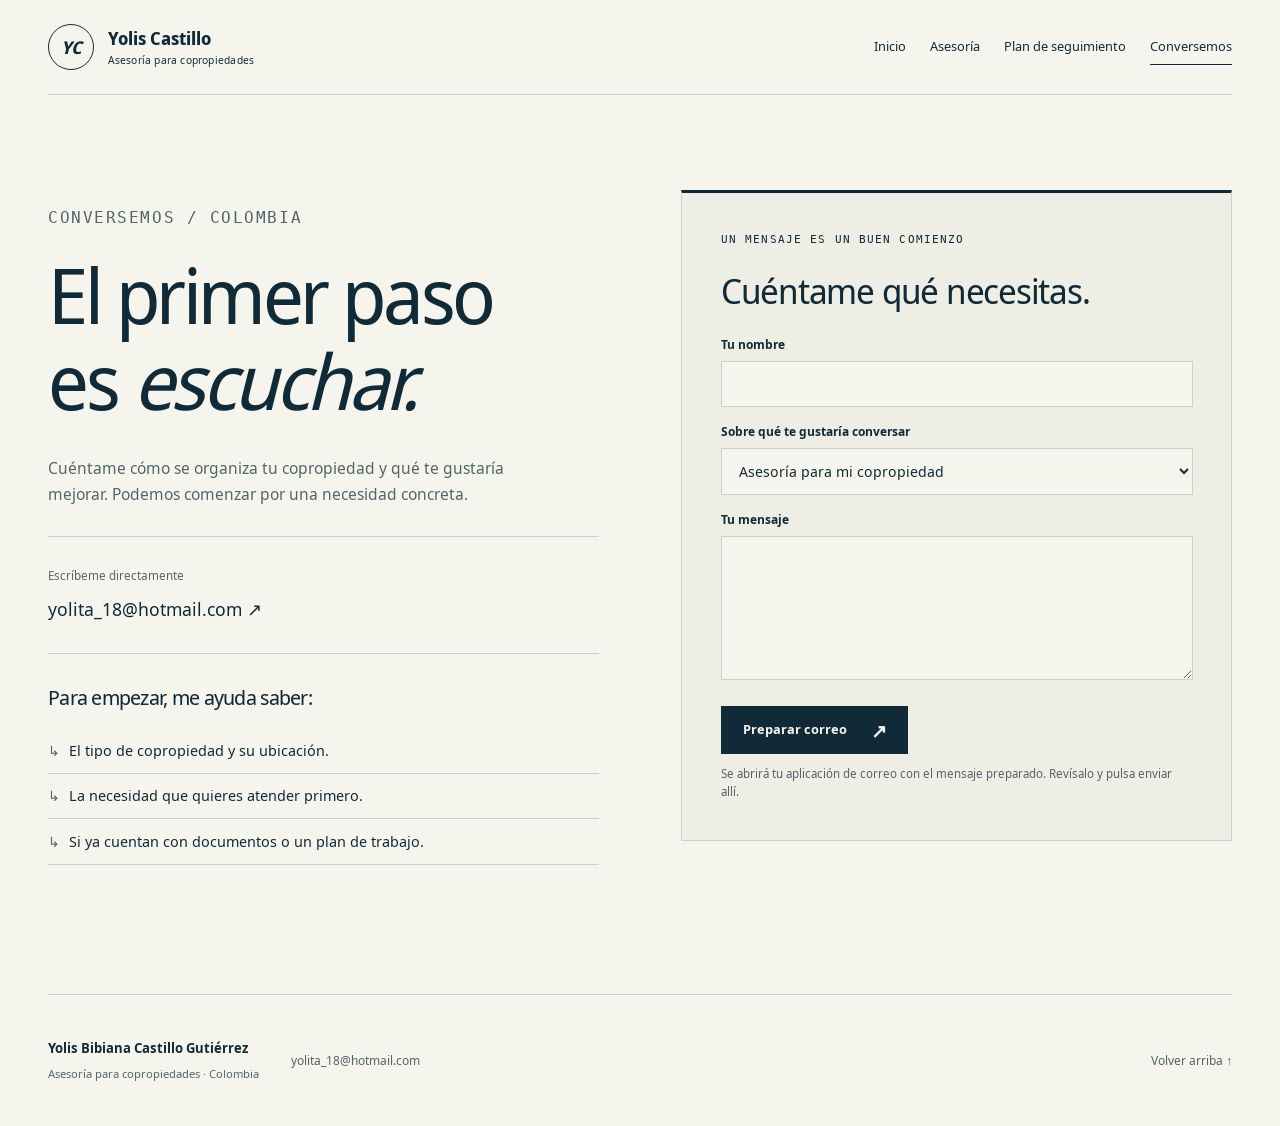
==== contacto.html @ 92f5caad "1 1" ====
<!doctype html>
<html lang="es"><head><meta charset="utf-8"><meta name="viewport" content="width=device-width, initial-scale=1"><meta name="color-scheme" content="light"><meta name="description" content="Contacta con Yolis Castillo para conversar sobre las necesidades de gestión y SST de tu copropiedad."><meta name="theme-color" content="#102b37"><title>Conversemos · Yolis Castillo</title><link rel="icon" href="favicon.svg" type="image/svg+xml"><link rel="stylesheet" href="assets/fonts.css"><link rel="stylesheet" href="assets/styles.css"><script src="configuracion.js" defer></script><script src="assets/app.js" defer></script></head><body data-site="yolis" data-email="yolita_18@hotmail.com" class="site-yolis"><a class="skip-link" href="#contenido">Saltar al contenido</a><header class="site-header"><a class="brand" href="index.html" aria-label="Yolis Castillo, inicio"><span class="brand-symbol" aria-hidden="true">YC</span><span>Yolis Castillo<small>Asesoría para copropiedades</small></span></a><button class="menu-toggle" type="button" aria-expanded="false" aria-controls="navegacion">Menú <span aria-hidden="true">＋</span></button><nav id="navegacion" class="primary-nav" aria-label="Navegación principal" data-open="false"><a href="index.html"><span class="nav-index" aria-hidden="true">01</span>Inicio</a><a href="servicios.html"><span class="nav-index" aria-hidden="true">02</span>Asesoría</a><a href="herramientas.html"><span class="nav-index" aria-hidden="true">03</span>Plan de seguimiento</a><a href="contacto.html" aria-current="page"><span class="nav-index" aria-hidden="true">04</span>Conversemos</a></nav><span class="nav-foot">Colombia<span aria-hidden="true"> ↗</span></span></header><main id="contenido" tabindex="-1">
<section class="wrap contact-layout yc-contact"><div class="contact-story"><p class="eyebrow">Conversemos / Colombia</p><h1>El primer paso<br>es <em>escuchar.</em></h1><p>Cuéntame cómo se organiza tu copropiedad y qué te gustaría mejorar. Podemos comenzar por una necesidad concreta.</p><div class="contact-detail"><span>Escríbeme directamente</span><a href="mailto:yolita_18@hotmail.com">yolita_18@hotmail.com <span aria-hidden="true">↗</span></a></div><div class="contact-prompt"><h2>Para empezar, me ayuda saber:</h2><ul class="clean-list"><li>El tipo de copropiedad y su ubicación.</li><li>La necesidad que quieres atender primero.</li><li>Si ya cuentan con documentos o un plan de trabajo.</li></ul></div><div class="optional-links"><a class="button secondary" data-link="agenda" href="#" hidden>Ver agenda <span aria-hidden="true">↗</span></a><a class="button secondary" data-link="formulario" href="#" hidden>Abrir formulario <span aria-hidden="true">↗</span></a></div></div><form id="contact-form" class="contact-form" data-contact="yolis"><p class="eyebrow">Un mensaje es un buen comienzo</p><h2>Cuéntame qué necesitas.</h2><div class="field"><label for="contact-name">Tu nombre</label><input id="contact-name" name="name" type="text" required maxlength="90" autocomplete="name"></div><div class="field"><label for="contact-subject">Sobre qué te gustaría conversar</label><select id="contact-subject" name="subject"><option value="Asesoría para mi copropiedad">Asesoría para mi copropiedad</option><option value="Documentación y SST">Documentación y SST</option><option value="Plan de trabajo y seguimiento">Plan de trabajo y seguimiento</option><option value="Contratistas y procesos">Contratistas y procesos</option><option value="Otra consulta">Otra consulta</option></select></div><div class="field"><label for="contact-message">Tu mensaje</label><textarea id="contact-message" name="message" required rows="6" maxlength="3000"></textarea></div><button class="button" type="submit">Preparar correo <span aria-hidden="true">↗</span></button><p class="form-help">Se abrirá tu aplicación de correo con el mensaje preparado. Revísalo y pulsa enviar allí.</p><p id="contact-status" class="status" role="status" aria-live="polite"></p></form></section></main><footer class="site-footer"><div><strong>Yolis Bibiana Castillo Gutiérrez</strong><p>Asesoría para copropiedades · Colombia</p></div><a href="mailto:yolita_18@hotmail.com">yolita_18@hotmail.com</a><a class="back-top" href="#contenido">Volver arriba ↑</a></footer></body></html>
---- assets/fonts.css ----
@font-face{font-family:'Site Display';src:url('fonts/display-400.woff') format('woff');font-style:normal;font-weight:400;font-display:swap}
@font-face{font-family:'Site Display';src:url('fonts/display-700.woff') format('woff');font-style:normal;font-weight:700;font-display:swap}
@font-face{font-family:'Site Text';src:url('fonts/text-400.woff') format('woff');font-style:normal;font-weight:400;font-display:swap}
@font-face{font-family:'Site Text';src:url('fonts/text-700.woff') format('woff');font-style:normal;font-weight:700;font-display:swap}
@font-face{font-family:'Site Mono';src:url('fonts/mono-400.woff') format('woff');font-style:normal;font-weight:400;font-display:swap}
:root{--font-head:'Site Display',Georgia,serif;--font-body:'Site Text',Arial,sans-serif;--font-mono:'Site Mono',monospace}
---- assets/styles.css ----
*{box-sizing:border-box}html{scroll-behavior:smooth;scroll-padding-top:7rem}body{margin:0;font-family:var(--font-body,Arial,sans-serif);line-height:1.65;-webkit-font-smoothing:antialiased}button,input,select,textarea{font:inherit}button,a,input,select,textarea{-webkit-tap-highlight-color:transparent}button,a{touch-action:manipulation}button{cursor:pointer}button:disabled{cursor:not-allowed;opacity:.45}a{color:inherit;text-decoration:none}img{display:block;max-width:100%}h1,h2,h3,p,figure{margin:0}h1,h2,h3{font-family:var(--font-head,Georgia,serif);font-weight:500;line-height:1.12;text-wrap:balance}h1{letter-spacing:-.045em}h2{letter-spacing:-.035em}p{max-width:68ch}em{font-weight:inherit}ul,ol{padding-left:1.2rem}main{min-width:0}main:focus{outline:none}[hidden]{display:none!important}:focus-visible{outline:3px solid var(--focus,#0d7c81);outline-offset:5px}::selection{background:var(--accent);color:var(--ink)}.wrap{width:min(1280px,calc(100% - 96px));margin-inline:auto}.eyebrow,.small-mono,.folio,.chapter,.nav-index{font-family:var(--font-mono,monospace);font-size:.7rem;font-weight:500;letter-spacing:.1em;text-transform:uppercase}.eyebrow{margin-bottom:1.3rem}.small-mono{font-size:.68rem;letter-spacing:.07em}.site-header{display:flex;align-items:center;gap:2rem;position:relative;z-index:20}.brand{display:flex;align-items:center;gap:.85rem;line-height:1.25;flex-shrink:0}.brand>span:last-child{font-family:var(--font-head,Georgia,serif);font-size:1.1rem;font-weight:600}.brand small{display:block;font-family:var(--font-body,Arial,sans-serif);font-size:.64rem;font-weight:400;margin-top:.35rem;letter-spacing:.02em}.brand-symbol{display:grid;place-items:center;width:46px;height:46px;font-family:var(--font-head,Georgia,serif);font-size:1.1rem;font-weight:700;letter-spacing:-.04em}.primary-nav{display:flex;align-items:center;gap:1.5rem;margin-left:auto}.primary-nav a{font-size:.8rem;padding:.65rem 0;position:relative}.primary-nav a:after{content:'';position:absolute;bottom:.2rem;left:0;width:0;height:1px;background:currentColor;transition:width .2s}.primary-nav a:hover:after,.primary-nav a[aria-current=page]:after{width:100%}.nav-index,.nav-foot{display:none}.menu-toggle{display:none;color:inherit;background:transparent;border:1px solid currentColor;border-radius:0;padding:.5rem .8rem;align-items:center;gap:.65rem}.skip-link{position:fixed;top:10px;left:12px;padding:12px 18px;background:var(--ink);color:var(--paper);z-index:100;transform:translateY(-180%)}.skip-link:focus{transform:translateY(0)}.button{display:inline-flex;justify-content:center;align-items:center;gap:1.5rem;min-height:48px;padding:.85rem 1.3rem;border:1px solid var(--ink);background:var(--ink);color:var(--paper);font-size:.8rem;font-weight:600;line-height:1.4;border-radius:0;transition:background .2s,color .2s,transform .2s;text-align:center;max-width:100%}.button:hover{transform:translateY(-2px)}.button span[aria-hidden]{font-size:1.2rem;line-height:1}.button.secondary{background:transparent;color:var(--ink);border-color:var(--line)}.button.secondary:hover{border-color:var(--ink)}.text-link{display:inline-flex;align-items:center;gap:2rem;font-size:.85rem;font-weight:600;padding:.7rem 0;border-bottom:1px solid currentColor}.text-link>span{font-size:1.6rem;transition:transform .2s}.text-link:hover>span{transform:translate(3px,-3px)}.section{padding-block:100px}.section-heading{margin-bottom:2.5rem}.section-heading h2{font-size:clamp(2.3rem,4.1vw,3.8rem)}.section-heading>p:last-child{margin-top:1rem;color:var(--muted)}.site-footer{border-top:1px solid var(--line);padding:2.7rem 0;display:flex;align-items:center;gap:2rem;color:var(--muted);font-size:.75rem}.site-footer strong{font-size:.82rem;font-weight:600;color:var(--ink)}.site-footer p{font-size:.7rem;margin-top:.3rem}.site-footer>a{overflow-wrap:anywhere}.site-footer .back-top{margin-left:auto;white-space:nowrap}.page-heading{padding-block:82px 65px}.page-heading h1{font-size:clamp(3rem,6vw,5.5rem)}.page-heading>p:last-child{margin-top:1.5rem;color:var(--muted);max-width:700px;font-size:1rem}.clean-list{list-style:none;margin:1.2rem 0;padding:0}.clean-list li{padding:.65rem 0 .65rem 1.3rem;position:relative;border-bottom:1px solid var(--line);font-size:.9rem}.clean-list li:before{content:'↳';position:absolute;left:0;color:var(--muted)}.note{padding:1.2rem 1.5rem;border-left:2px solid var(--accent);font-size:.81rem;color:var(--muted);background:var(--surface);max-width:none;margin:2rem 0}.contact-layout{display:grid;grid-template-columns:1fr 1fr;gap:7%;padding-block:95px 110px;align-items:start}.contact-story h1{font-size:clamp(3.2rem,6vw,5.5rem);margin-bottom:2rem}.contact-story>p{font-size:.97rem;color:var(--muted);max-width:480px}.contact-detail{padding:1.8rem 0;margin:1.8rem 0;border-block:1px solid var(--line)}.contact-detail>span{display:block;font-size:.73rem;color:var(--muted);margin-bottom:.6rem}.contact-detail>a{font-size:clamp(.9rem,1.4vw,1.1rem);overflow-wrap:anywhere;display:block}.contact-prompt h2{font-size:1.3rem}.contact-form{padding:2.4rem;background:var(--surface);border:1px solid var(--line)}.contact-form h2{font-size:2.2rem;margin-bottom:1.6rem}.contact-form .button{margin-top:.6rem}.optional-links{display:flex;flex-wrap:wrap;gap:.7rem}.field{margin-bottom:1rem;min-width:0}.field label{display:block;font-size:.75rem;font-weight:600;margin-bottom:.45rem;line-height:1.5}.field input,.field select,.field textarea{width:100%;display:block;border:1px solid var(--line);border-radius:0;background:var(--input,var(--paper));color:var(--ink);padding:.75rem .8rem;line-height:1.4;min-height:46px;font-size:.88rem;min-width:0}.field textarea{resize:vertical;min-height:90px}.field input::placeholder,.field textarea::placeholder{color:var(--muted);opacity:.85}.field input:focus,.field select:focus,.field textarea:focus{border-color:var(--ink)}.form-grid{display:grid;grid-template-columns:1fr 1fr;gap:1rem}.form-actions{display:flex;flex-wrap:wrap;gap:.65rem;margin-top:1.2rem}.form-help{font-size:.72rem;color:var(--muted);line-height:1.6;margin-top:.65rem;max-width:none}.status{font-size:.8rem;border-left:2px solid var(--accent);padding:.8rem 1rem;background:var(--surface);margin:1rem 0;overflow-wrap:anywhere}.status:empty{display:none}.editor-heading{margin-bottom:1.5rem}.editor-heading h2{font-size:1.8rem}.editor-heading .eyebrow{margin-bottom:.5rem}.editor-form{border:1px solid var(--line);padding:1.8rem;margin-block:2rem}.tool-workspace{padding-bottom:2rem}.tool-workspace>*{min-width:0}.records-section{margin-top:2rem}.records-header{display:flex;justify-content:space-between;align-items:center;gap:1rem;margin:2rem 0 1rem}.records-header h2{font-size:1.65rem}.records-header .small-mono{color:var(--muted);text-align:right}.filters{display:flex;flex-wrap:wrap;gap:.45rem;margin-bottom:1.2rem}.filters button{background:transparent;color:var(--muted);font-size:.74rem;border:1px solid var(--line);padding:.45rem .8rem;min-height:38px}.filters button[aria-pressed=true]{background:var(--ink);border-color:var(--ink);color:var(--paper)}.task-list,.project-list,.journal-list{display:grid;gap:.7rem}.empty-state{text-align:center;border:1px dashed var(--line);padding:3.2rem 1.8rem;background:var(--surface)}.empty-state>span{display:block;font-size:2.3rem;line-height:1.1;margin-bottom:.7rem;color:var(--muted)}.empty-state h3{font-size:1.4rem}.empty-state p{font-size:.83rem;color:var(--muted);margin:1rem auto 0;max-width:45ch}.task-row{display:grid;grid-template-columns:24px 1fr;gap:.8rem;padding:1.2rem;border:1px solid var(--line);background:var(--surface)}.task-row input[type=checkbox]{width:18px;height:18px;accent-color:var(--ink);margin:3px 0 0;cursor:pointer}.task-row h3,.project-row h3{font-size:1.05rem;overflow-wrap:anywhere;line-height:1.4}.task-row.is-done h3{text-decoration:line-through;opacity:.65}.record-meta{font-size:.7rem;color:var(--muted);margin-top:.4rem;overflow-wrap:anywhere}.record-actions{display:flex;gap:.8rem;flex-wrap:wrap;margin-top:.75rem}.quiet-button{padding:.25rem 0;border:0;border-bottom:1px solid currentColor;background:transparent;color:var(--ink);font-size:.7rem;line-height:1.5;min-height:30px}.quiet-button.danger{color:var(--danger,#a13e2e)}.badge{display:inline-block;font-family:var(--font-mono,monospace);font-size:.58rem;letter-spacing:.04em;text-transform:uppercase;padding:.2rem .45rem;background:var(--tint,var(--surface));margin-right:.5rem;vertical-align:middle}.badge.overdue{color:var(--danger,#a13e2e);border:1px solid currentColor;background:transparent}.export-panel{border-top:1px solid var(--line);padding-top:2rem;margin-top:2rem;display:grid;gap:1.2rem}.export-panel h3{font-size:1.3rem}.export-panel p,.eb-backup p{font-size:.8rem;color:var(--muted);margin-top:.5rem}.export-actions{display:flex;gap:.7rem;flex-wrap:wrap;align-items:center}.export-actions .button{font-size:.72rem;padding:.7rem 1rem;min-height:44px}.file-label{position:relative;cursor:pointer;overflow:hidden}.file-label input{position:absolute;inset:0;width:100%;height:100%;opacity:0;cursor:pointer}.file-label:focus-within{outline:3px solid var(--focus);outline-offset:4px}.local-note{font-size:.75rem;color:var(--muted);margin-top:1.2rem;line-height:1.6}.local-note p{font-size:inherit}.section-tail{padding-bottom:80px}.stats-grid{display:grid;grid-template-columns:repeat(4,1fr);border:1px solid var(--line)}.stats-grid>div{padding:1.1rem;border-right:1px solid var(--line)}.stats-grid>div:last-child{border:0}.stats-grid span{font-family:var(--font-head,Georgia,serif);font-size:2rem;line-height:1}.stats-grid p{font-size:.66rem;color:var(--muted);margin-top:.5rem}.progress-meta{display:flex;justify-content:space-between;gap:1rem;font-size:.72rem;margin:1.1rem 0 .4rem}.progress-track{height:5px;background:var(--line)}.progress-track span{display:block;height:100%;width:0;background:var(--ink);transition:width .2s}
@media(max-width:1100px){.wrap{width:calc(100% - 64px)}.primary-nav{gap:1rem}.primary-nav a{font-size:.73rem}.contact-form{padding:1.7rem}.contact-layout{gap:5%}.site-footer{flex-wrap:wrap}.site-footer .back-top{margin-left:auto}.stats-grid>div{padding:.8rem}}
@media(max-width:800px){html{scroll-padding-top:5rem}.wrap{width:calc(100% - 40px)}.site-header{flex-wrap:wrap;gap:1rem;padding-block:1rem}.brand>span:last-child{font-size:1rem}.brand-symbol{width:40px;height:40px}.primary-nav{width:100%;margin:0;justify-content:flex-start;flex-wrap:wrap;gap:.1rem 1.5rem}.primary-nav a{font-size:.84rem;padding:.65rem 0}.menu-toggle{display:flex;margin-left:auto}.nav-foot{display:none}body[data-enhanced=true] .primary-nav{display:none}body[data-enhanced=true] .primary-nav[data-open=true]{display:flex}.section{padding-block:65px}.page-heading{padding-block:50px 40px}.page-heading h1{font-size:clamp(2.6rem,8vw,4.2rem)}.contact-layout{grid-template-columns:1fr;gap:2.5rem;padding-block:45px 65px}.contact-story h1{font-size:clamp(3.1rem,10vw,4.5rem)}.contact-story>p{max-width:600px}.contact-form{padding:1.6rem}.site-footer{align-items:flex-start;gap:1rem;flex-direction:column;padding-block:2rem}.site-footer .back-top{margin:0}.records-header{align-items:flex-start}.records-header h2{font-size:1.4rem}.export-actions .quiet-button{margin:.3rem 0}.section-tail{padding-bottom:50px}}
@media(max-width:420px){.wrap{width:calc(100% - 32px)}.brand small{font-size:.58rem}.brand-symbol{width:34px;height:34px}.site-header{gap:.6rem}.button{width:100%}.text-link{width:auto}.form-grid{grid-template-columns:1fr;gap:0}.editor-form{padding:1.2rem}.stats-grid{grid-template-columns:1fr 1fr}.stats-grid>div:nth-child(2){border-right:0}.stats-grid>div:nth-child(-n+2){border-bottom:1px solid var(--line)}.form-actions>*{flex:1 0 100%}.contact-form{padding:1.25rem}.contact-detail>a{font-size:.86rem}.export-actions>*{width:100%}.export-actions .quiet-button{text-align:left}.contact-form h2{font-size:1.8rem}.filters{gap:.35rem}.filters button{font-size:.7rem;padding:.4rem .6rem}}
@media(prefers-reduced-motion:reduce){html{scroll-behavior:auto}*,*:before,*:after{animation:none!important;transition:none!important}.button:hover{transform:none}}

:root{--ink:#102b37;--paper:#f6f5ed;--surface:#eeeee5;--muted:#52656b;--line:#c8d1cb;--accent:#bde3cf;--tint:#d9e8dd;--focus:#237260;--danger:#a13d29}body{background:var(--paper);color:var(--ink)}h1 em,h2 em{font-style:italic;font-weight:400}.site-header{width:min(1280px,calc(100% - 96px));margin:auto;padding-block:24px;border-bottom:1px solid var(--line)}.brand-symbol{border:1px solid var(--ink);border-radius:50%;font-style:italic}.yc-intro{display:grid;grid-template-columns:50px 1fr;gap:40px;padding-block:65px 48px}.yc-axis{writing-mode:vertical-rl;transform:rotate(180deg);font-family:var(--font-mono,monospace);font-size:.62rem;letter-spacing:.15em;align-self:start;white-space:nowrap;padding-top:.1rem}.yc-intro h1{font-size:clamp(2.9rem,5.45vw,5.3rem);line-height:1.12;max-width:1150px}.yc-intro-bottom{display:flex;align-items:flex-end;justify-content:space-between;gap:2rem;margin-top:2rem}.yc-intro-bottom p{font-size:.92rem;max-width:50ch;color:var(--muted)}.yc-intro-bottom .button{flex-shrink:0}.yc-hero-image{height:480px;position:relative}.yc-hero-image img{width:100%;height:100%;object-fit:cover;object-position:center 53%}.yc-hero-image figcaption{position:absolute;right:30px;bottom:30px;background:var(--paper);padding:2rem;width:310px}.yc-hero-image figcaption .eyebrow{display:block;margin-bottom:.8rem;font-size:.6rem}.yc-hero-image strong{display:block;font-family:var(--font-head,Georgia,serif);font-size:2.1rem;font-weight:500;line-height:1.1}.yc-hero-image figcaption p{margin-top:1rem;font-size:.76rem;color:var(--muted)}.image-index{position:absolute;left:25px;bottom:25px;font-family:var(--font-mono,monospace);font-size:.6rem;letter-spacing:.12em;background:var(--ink);color:var(--paper);padding:.5rem .75rem}.yc-services{display:grid;grid-template-columns:.9fr 1.5fr;gap:8%}.yc-services .section-heading p:last-child{max-width:29ch;font-size:.88rem}.service-lines{border-top:1px solid var(--line)}.service-lines>a{display:grid;grid-template-columns:25px 1fr 24px;column-gap:1rem;padding:1.6rem 0;border-bottom:1px solid var(--line);transition:padding .2s}.service-lines>a:hover{padding-left:.5rem}.service-lines>a>span{grid-row:1/3;font-family:var(--font-mono,monospace);font-size:.65rem;padding-top:.2rem}.service-lines h3{font-size:1.55rem}.service-lines p{grid-column:2;font-size:.78rem;color:var(--muted);margin-top:.5rem}.service-lines b{grid-column:3;grid-row:1/3;font-size:1.3rem;font-weight:400}.yc-plan-band{background:var(--ink);color:var(--paper);padding:75px 0}.yc-plan-inner{display:grid;grid-template-columns:1fr 1fr;align-items:center;gap:10%}.yc-plan-inner h2{font-size:clamp(2.5rem,4vw,3.7rem)}.yc-plan-inner p:not(.eyebrow){color:#c0d3d3;margin:1.5rem 0 2rem;font-size:.88rem;max-width:43ch}.button.mint{background:var(--accent);color:var(--ink);border-color:var(--accent)}.yc-plan-diagram{text-align:center;border:1px solid #48606a;padding:3rem 1.5rem;color:var(--accent);position:relative}.yc-plan-diagram:before,.yc-plan-diagram:after{content:'';position:absolute;width:28px;height:28px;border-color:var(--accent)}.yc-plan-diagram:before{top:-1px;left:-1px;border-top:2px solid;border-left:2px solid}.yc-plan-diagram:after{bottom:-1px;right:-1px;border-bottom:2px solid;border-right:2px solid}.diagram-top,.diagram-bottom{display:block;font-family:var(--font-head,Georgia,serif);font-size:1.8rem}.yc-plan-diagram>div{display:flex;justify-content:space-around;margin:2rem 0;padding:1.3rem 0;border-block:1px solid #48606a;font-family:var(--font-mono,monospace);font-size:.58rem;letter-spacing:.08em;gap:.5rem}.diagram-bottom{font-style:italic}.yc-closing{display:grid;grid-template-columns:1fr 1fr;column-gap:10%}.yc-closing>.eyebrow{grid-column:1/-1}.yc-closing h2{font-size:clamp(3rem,5vw,4.7rem)}.yc-closing>div{align-self:end}.yc-closing>div>p{font-size:.9rem;color:var(--muted);margin-bottom:1.5rem}.site-footer{width:min(1280px,calc(100% - 96px));margin-inline:auto}.yc-page-head{border-bottom:1px solid var(--line);padding-bottom:60px}.yc-page-head h1{font-size:clamp(2.8rem,5.5vw,5rem)}.yc-service-detail>article{display:grid;grid-template-columns:65px 1fr .5fr;gap:3rem;border-bottom:1px solid var(--line);padding:65px 0;scroll-margin-top:30px}.yc-service-detail .chapter{font-size:.85rem;line-height:2.2}.yc-service-detail h2{font-size:2.7rem;margin-bottom:1.3rem}.yc-service-detail article>div>p:not(.eyebrow){font-size:.92rem;color:var(--muted);max-width:51ch}.yc-service-detail aside{font-family:var(--font-head,Georgia,serif);font-size:1.35rem;font-style:italic;line-height:1.4;border-left:1px solid var(--line);padding-left:1.5rem;align-self:center;max-width:24ch}.yc-steps{display:grid;grid-template-columns:repeat(3,1fr);gap:2rem;list-style:none;padding:0;margin:2rem 0 3rem}.yc-steps li{border-top:1px solid var(--ink);padding-top:1.2rem}.yc-steps span{font-size:.7rem;font-family:var(--font-mono,monospace)}.yc-steps h3{font-size:2rem;margin:.7rem 0}.yc-steps p{font-size:.85rem;color:var(--muted)}.yc-tool-heading h1{font-size:clamp(3rem,5.3vw,4.8rem)}.yc-workspace{display:grid;grid-template-columns:310px minmax(0,1fr);gap:3rem}.profile-form{padding:1.5rem;background:var(--surface);border-top:3px solid var(--ink)}.profile-form h2{font-size:1.8rem;margin-bottom:1.5rem}.profile-form .eyebrow{margin-bottom:.5rem}.profile-form .field input,.profile-form .field select{background:var(--paper)}.profile-form .form-grid{gap:.7rem}.profile-form .form-grid .field label{font-size:.7rem}.profile-form .button{width:100%;margin-top:1rem}.yc-workspace .local-note{display:flex;gap:.8rem;font-size:.73rem;padding:.6rem}.yc-workspace .local-note>span{font-size:1.8rem}.yc-workspace .stats-grid{background:var(--surface)}.yc-contact .contact-story{padding-top:1rem}.yc-contact .contact-prompt{margin-top:2rem}.yc-contact .contact-story>h1 em{display:inline-block}.yc-contact .contact-form{border-top:3px solid var(--ink)}
@media(max-width:1100px){.site-header,.site-footer{width:calc(100% - 64px)}.yc-intro{gap:22px;grid-template-columns:30px 1fr}.yc-hero-image{height:430px}.yc-workspace{grid-template-columns:280px minmax(0,1fr);gap:1.5rem}.yc-service-detail>article{grid-template-columns:40px 1fr .5fr;gap:1.5rem}.yc-services{gap:5%}.service-lines h3{font-size:1.4rem}}
@media(max-width:800px){.site-header,.site-footer{width:calc(100% - 40px)}.yc-intro{padding-block:45px 30px;grid-template-columns:1fr;gap:0}.yc-axis{display:none}.yc-intro h1{font-size:clamp(2.65rem,7.5vw,4rem)}.yc-intro-bottom{align-items:flex-start;flex-direction:column;gap:1.4rem}.yc-hero-image{height:480px}.yc-hero-image figcaption{right:18px;bottom:18px;width:270px;padding:1.5rem}.yc-hero-image figcaption strong{font-size:1.8rem}.image-index{left:18px;top:18px;bottom:auto}.yc-services{grid-template-columns:1fr;gap:0}.yc-services .section-heading>p:last-child{max-width:55ch}.yc-plan-inner{grid-template-columns:1fr;gap:2.5rem}.yc-plan-band{padding-block:55px}.yc-plan-diagram{max-width:550px;width:100%}.yc-closing{grid-template-columns:1fr;gap:1.5rem}.yc-closing>.eyebrow{margin:0}.yc-closing>div>p{max-width:60ch}.yc-service-detail>article{grid-template-columns:35px 1fr;padding-block:40px;gap:1rem}.yc-service-detail aside{grid-column:2;max-width:none;font-size:1.25rem}.yc-service-detail h2{font-size:2.25rem}.yc-steps{gap:1.2rem}.yc-steps h3{font-size:1.6rem}.yc-workspace{grid-template-columns:1fr;gap:1.5rem}.profile-form{display:grid;grid-template-columns:1fr 1fr;gap:0 1rem}.profile-form>h2,.profile-form>.eyebrow,.profile-form>.form-help,.profile-form>.status{grid-column:1/-1}.profile-form .button{margin-top:0;align-self:end;margin-bottom:1rem}.yc-workspace .local-note{max-width:550px}.yc-contact .contact-story{padding-top:0}}
@media(max-width:420px){.site-header,.site-footer{width:calc(100% - 32px)}.yc-intro h1{font-size:2.65rem}.yc-hero-image{height:440px}.yc-hero-image figcaption{left:16px;right:16px;width:auto;bottom:16px}.yc-hero-image figcaption strong{font-size:1.7rem}.yc-hero-image figcaption p{font-size:.73rem}.yc-steps{grid-template-columns:1fr}.yc-steps h3{font-size:1.9rem}.profile-form{display:block}.profile-form .form-grid{display:grid;grid-template-columns:1fr 1fr;gap:.7rem}.yc-service-detail>article{grid-template-columns:1fr}.yc-service-detail aside{grid-column:1}.service-lines>a{grid-template-columns:22px 1fr 20px;gap:.6rem}.service-lines h3{font-size:1.35rem}.yc-plan-diagram>div{font-size:.5rem}.yc-closing h2{font-size:2.9rem}}
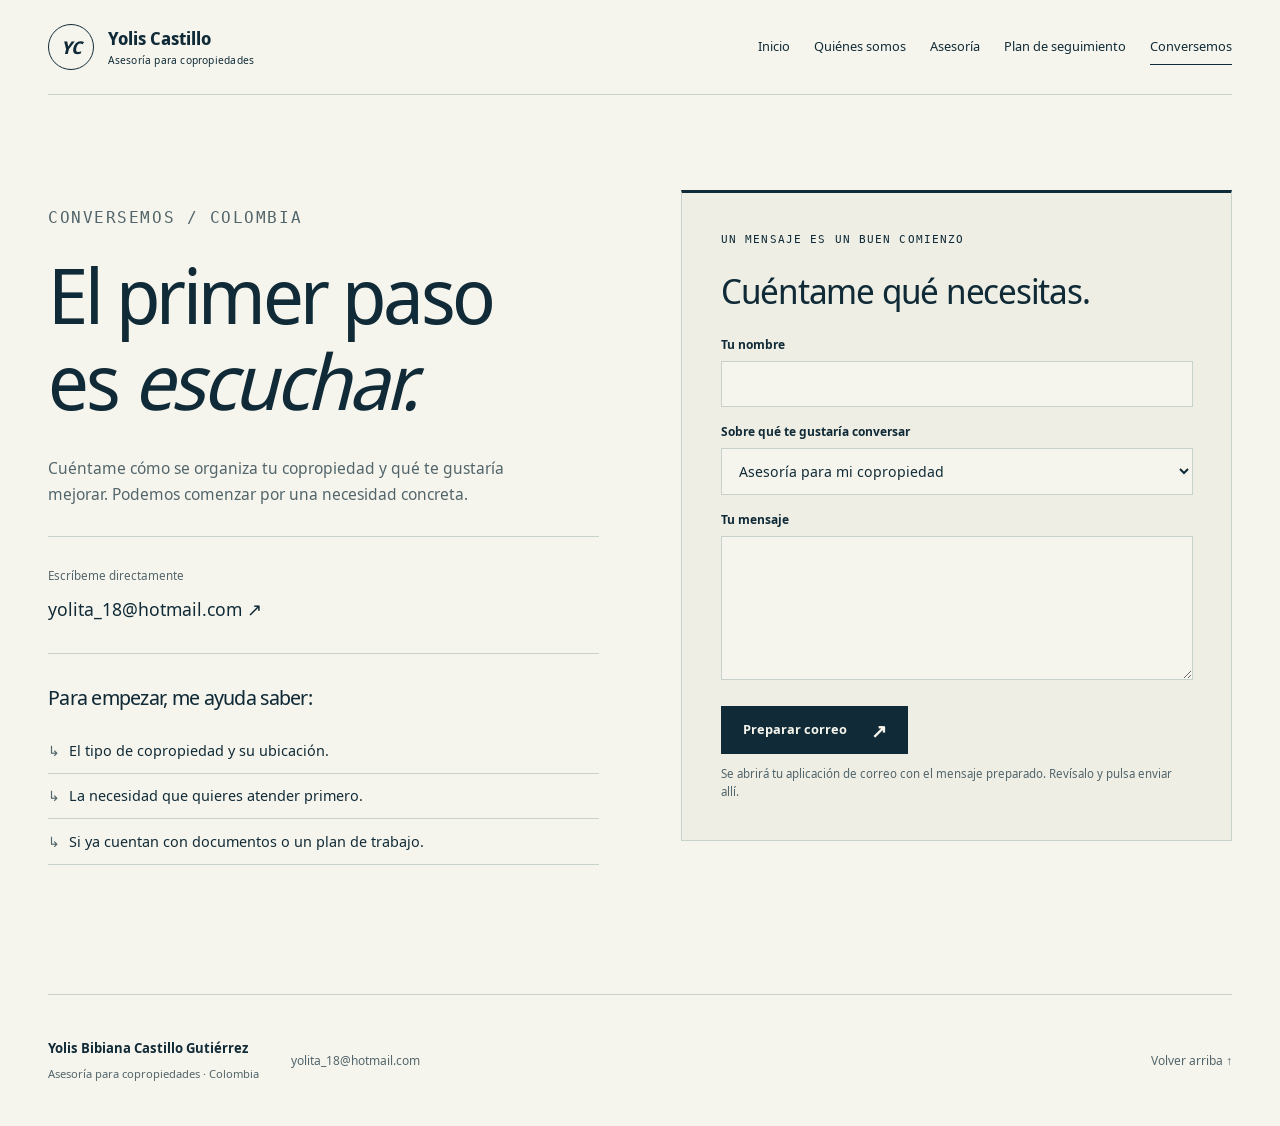
==== commit aa40bab4: "Agregar página Quiénes somos y navegación en todo el sitio" ====
--- a/contacto.html
+++ b/contacto.html
@@ -1,3 +1,3 @@
 <!doctype html>
-<html lang="es"><head><meta charset="utf-8"><meta name="viewport" content="width=device-width, initial-scale=1"><meta name="color-scheme" content="light"><meta name="description" content="Contacta con Yolis Castillo para conversar sobre las necesidades de gestión y SST de tu copropiedad."><meta name="theme-color" content="#102b37"><title>Conversemos · Yolis Castillo</title><link rel="icon" href="favicon.svg" type="image/svg+xml"><link rel="stylesheet" href="assets/fonts.css"><link rel="stylesheet" href="assets/styles.css"><script src="configuracion.js" defer></script><script src="assets/app.js" defer></script></head><body data-site="yolis" data-email="yolita_18@hotmail.com" class="site-yolis"><a class="skip-link" href="#contenido">Saltar al contenido</a><header class="site-header"><a class="brand" href="index.html" aria-label="Yolis Castillo, inicio"><span class="brand-symbol" aria-hidden="true">YC</span><span>Yolis Castillo<small>Asesoría para copropiedades</small></span></a><button class="menu-toggle" type="button" aria-expanded="false" aria-controls="navegacion">Menú <span aria-hidden="true">＋</span></button><nav id="navegacion" class="primary-nav" aria-label="Navegación principal" data-open="false"><a href="index.html"><span class="nav-index" aria-hidden="true">01</span>Inicio</a><a href="servicios.html"><span class="nav-index" aria-hidden="true">02</span>Asesoría</a><a href="herramientas.html"><span class="nav-index" aria-hidden="true">03</span>Plan de seguimiento</a><a href="contacto.html" aria-current="page"><span class="nav-index" aria-hidden="true">04</span>Conversemos</a></nav><span class="nav-foot">Colombia<span aria-hidden="true"> ↗</span></span></header><main id="contenido" tabindex="-1">
+<html lang="es"><head><meta charset="utf-8"><meta name="viewport" content="width=device-width, initial-scale=1"><meta name="color-scheme" content="light"><meta name="description" content="Contacta con Yolis Castillo para conversar sobre las necesidades de gestión y SST de tu copropiedad."><meta name="theme-color" content="#102b37"><title>Conversemos · Yolis Castillo</title><link rel="icon" href="favicon.svg" type="image/svg+xml"><link rel="stylesheet" href="assets/fonts.css"><link rel="stylesheet" href="assets/styles.css"><script src="configuracion.js" defer></script><script src="assets/app.js" defer></script></head><body data-site="yolis" data-email="yolita_18@hotmail.com" class="site-yolis"><a class="skip-link" href="#contenido">Saltar al contenido</a><header class="site-header"><a class="brand" href="index.html" aria-label="Yolis Castillo, inicio"><span class="brand-symbol" aria-hidden="true">YC</span><span>Yolis Castillo<small>Asesoría para copropiedades</small></span></a><button class="menu-toggle" type="button" aria-expanded="false" aria-controls="navegacion">Menú <span aria-hidden="true">＋</span></button><nav id="navegacion" class="primary-nav" aria-label="Navegación principal" data-open="false"><a href="index.html"><span class="nav-index" aria-hidden="true">01</span>Inicio</a><a href="quienes-somos.html"><span class="nav-index" aria-hidden="true">02</span>Quiénes somos</a><a href="servicios.html"><span class="nav-index" aria-hidden="true">03</span>Asesoría</a><a href="herramientas.html"><span class="nav-index" aria-hidden="true">04</span>Plan de seguimiento</a><a href="contacto.html" aria-current="page"><span class="nav-index" aria-hidden="true">05</span>Conversemos</a></nav><span class="nav-foot">Colombia<span aria-hidden="true"> ↗</span></span></header><main id="contenido" tabindex="-1">
 <section class="wrap contact-layout yc-contact"><div class="contact-story"><p class="eyebrow">Conversemos / Colombia</p><h1>El primer paso<br>es <em>escuchar.</em></h1><p>Cuéntame cómo se organiza tu copropiedad y qué te gustaría mejorar. Podemos comenzar por una necesidad concreta.</p><div class="contact-detail"><span>Escríbeme directamente</span><a href="mailto:yolita_18@hotmail.com">yolita_18@hotmail.com <span aria-hidden="true">↗</span></a></div><div class="contact-prompt"><h2>Para empezar, me ayuda saber:</h2><ul class="clean-list"><li>El tipo de copropiedad y su ubicación.</li><li>La necesidad que quieres atender primero.</li><li>Si ya cuentan con documentos o un plan de trabajo.</li></ul></div><div class="optional-links"><a class="button secondary" data-link="agenda" href="#" hidden>Ver agenda <span aria-hidden="true">↗</span></a><a class="button secondary" data-link="formulario" href="#" hidden>Abrir formulario <span aria-hidden="true">↗</span></a></div></div><form id="contact-form" class="contact-form" data-contact="yolis"><p class="eyebrow">Un mensaje es un buen comienzo</p><h2>Cuéntame qué necesitas.</h2><div class="field"><label for="contact-name">Tu nombre</label><input id="contact-name" name="name" type="text" required maxlength="90" autocomplete="name"></div><div class="field"><label for="contact-subject">Sobre qué te gustaría conversar</label><select id="contact-subject" name="subject"><option value="Asesoría para mi copropiedad">Asesoría para mi copropiedad</option><option value="Documentación y SST">Documentación y SST</option><option value="Plan de trabajo y seguimiento">Plan de trabajo y seguimiento</option><option value="Contratistas y procesos">Contratistas y procesos</option><option value="Otra consulta">Otra consulta</option></select></div><div class="field"><label for="contact-message">Tu mensaje</label><textarea id="contact-message" name="message" required rows="6" maxlength="3000"></textarea></div><button class="button" type="submit">Preparar correo <span aria-hidden="true">↗</span></button><p class="form-help">Se abrirá tu aplicación de correo con el mensaje preparado. Revísalo y pulsa enviar allí.</p><p id="contact-status" class="status" role="status" aria-live="polite"></p></form></section></main><footer class="site-footer"><div><strong>Yolis Bibiana Castillo Gutiérrez</strong><p>Asesoría para copropiedades · Colombia</p></div><a href="mailto:yolita_18@hotmail.com">yolita_18@hotmail.com</a><a class="back-top" href="#contenido">Volver arriba ↑</a></footer></body></html>
